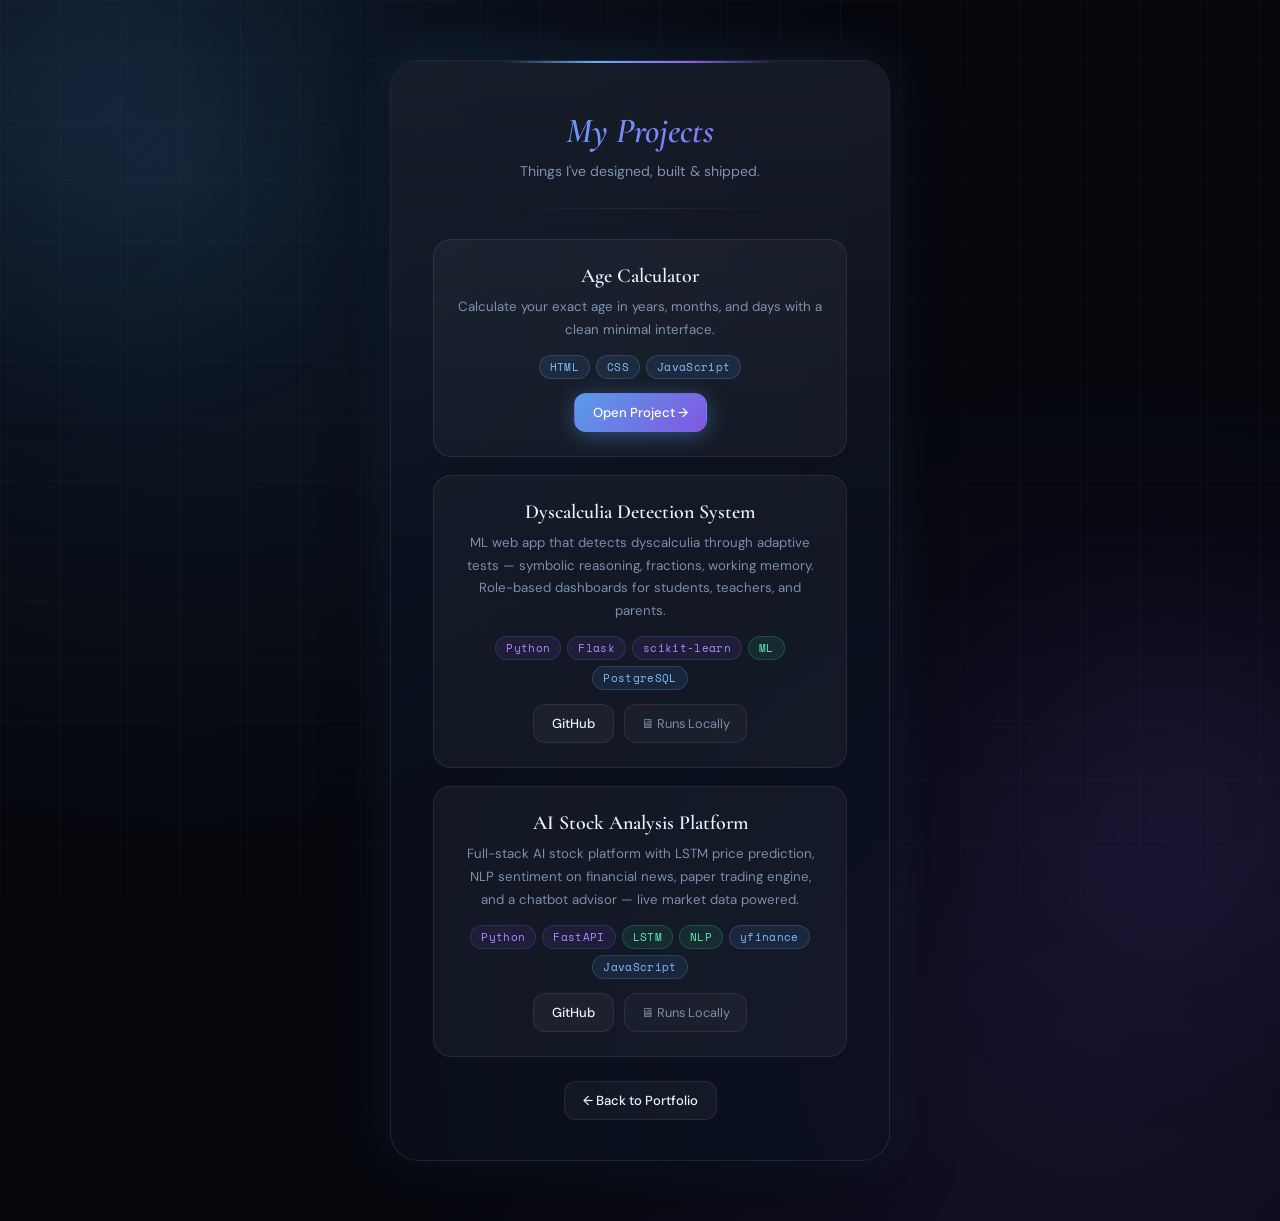
==== project.html @ 99753b21 "Added full project" ====
<!DOCTYPE html>
<html lang="en">
<head>
    <meta charset="UTF-8">
    <meta name="viewport" content="width=device-width, initial-scale=1.0">
    <title>Projects — Adithya K</title>
    <link rel="stylesheet" href="project-style.css">
    <link href="https://fonts.googleapis.com/css2?family=Cormorant+Garamond:ital,wght@0,300;0,600;1,400&family=Space+Mono:wght@400;700&family=DM+Sans:wght@300;400;500&display=swap" rel="stylesheet">
    <style>
        /* Page entrance */
        body { opacity:0; animation:pgIn .6s ease .05s forwards; }
        @keyframes pgIn { to { opacity:1; } }
        .card { opacity:0; transform:translateY(24px); animation:cardIn .7s cubic-bezier(.22,1,.36,1) .15s forwards; }
        @keyframes cardIn { to { opacity:1; transform:translateY(0); } }
        .project-box:nth-child(1){ animation-delay:.25s; }
        .project-box:nth-child(2){ animation-delay:.35s; }
        .project-box:nth-child(3){ animation-delay:.45s; }
        .project-box { opacity:0; transform:translateY(16px); animation:cardIn .6s cubic-bezier(.22,1,.36,1) forwards; }

        /* Tags */
        .tag-row { display:flex; flex-wrap:wrap; gap:6px; justify-content:center; margin-bottom:14px; }
        .tag {
            font-size:0.68rem; padding:3px 10px; border-radius:20px;
            background:rgba(93,169,255,0.1); border:1px solid rgba(93,169,255,0.22);
            color:#7abfff; font-family:'Space Mono',monospace; letter-spacing:0.03em;
        }
        .tag.purple { background:rgba(139,92,246,0.1); border-color:rgba(139,92,246,0.22); color:#b08bff; }
        .tag.green  { background:rgba(52,211,153,0.1);  border-color:rgba(52,211,153,0.22);  color:#5eebb0; }

        /* Button row */
        .btn-row { display:flex; gap:10px; justify-content:center; flex-wrap:wrap; }
        .btn-disabled {
            display:inline-flex; align-items:center; gap:5px;
            background:rgba(255,255,255,0.03); border:1px solid rgba(255,255,255,0.08);
            color:var(--muted); padding:10px 16px; border-radius:12px;
            font-size:0.8rem; cursor:default; font-family:'DM Sans',sans-serif;
        }

        /* Title override for new font */
        .title {
            font-family:'Cormorant Garamond',serif !important;
            font-size:2.2rem !important; font-weight:600 !important;
            font-style:italic;
        }
        .project-box h3 { font-family:'Cormorant Garamond',serif; font-size:1.25rem; font-weight:600; }
    </style>
</head>
<body>
    <div class="orb orb-1"></div>
    <div class="orb orb-2"></div>

    <div class="wrapper">
        <div class="card">

            <h1 class="title">My Projects</h1>
            <p class="subtitle">Things I've designed, built & shipped.</p>

            <div class="divider"></div>

            <!-- Age Calculator -->
            <div class="project-box">
                <h3>Age Calculator</h3>
                <p>Calculate your exact age in years, months, and days with a clean minimal interface.</p>
                <div class="tag-row">
                    <span class="tag">HTML</span>
                    <span class="tag">CSS</span>
                    <span class="tag">JavaScript</span>
                </div>
                <div class="btn-row">
                    <a href="age.html" class="btn btn-primary">Open Project &rarr;</a>
                </div>
            </div>

            <!-- Dyscalculia -->
            <div class="project-box">
                <h3>Dyscalculia Detection System</h3>
                <p>ML web app that detects dyscalculia through adaptive tests — symbolic reasoning, fractions, working memory. Role-based dashboards for students, teachers, and parents.</p>
                <div class="tag-row">
                    <span class="tag purple">Python</span>
                    <span class="tag purple">Flask</span>
                    <span class="tag purple">scikit-learn</span>
                    <span class="tag green">ML</span>
                    <span class="tag">PostgreSQL</span>
                </div>
                <div class="btn-row">
                    <a href="https://github.com/adi-krsh/dyscalculia" target="_blank" class="btn btn-outline">GitHub</a>
                    <span class="btn-disabled">🖥 Runs Locally</span>
                </div>
            </div>

            <!-- AI Stock Platform -->
            <div class="project-box">
                <h3>AI Stock Analysis Platform</h3>
                <p>Full-stack AI stock platform with LSTM price prediction, NLP sentiment on financial news, paper trading engine, and a chatbot advisor — live market data powered.</p>
                <div class="tag-row">
                    <span class="tag purple">Python</span>
                    <span class="tag purple">FastAPI</span>
                    <span class="tag green">LSTM</span>
                    <span class="tag green">NLP</span>
                    <span class="tag">yfinance</span>
                    <span class="tag">JavaScript</span>
                </div>
                <div class="btn-row">
                    <a href="https://github.com/adi-krsh/ai-stock-platform" target="_blank" class="btn btn-outline">GitHub</a>
                    <span class="btn-disabled">🖥 Runs Locally</span>
                </div>
            </div>

            <div class="btn-group">
                <a href="index.html" class="btn btn-outline">← Back to Portfolio</a>
            </div>

        </div>
    </div>
</body>
</html>
---- project-style.css ----
:root {
    --bg:#05070d;
    --card:rgba(12,18,32,0.72);
    --glass-light:rgba(255,255,255,0.08);
    --glass-soft:rgba(255,255,255,0.04);
    --border:rgba(255,255,255,0.09);
    --accent:#5da9ff; --accent2:#8b5cf6;
    --text:#eaf2ff; --muted:#7a8eae;
    --glow:rgba(93,169,255,0.2);
}
*{margin:0;padding:0;box-sizing:border-box;}
body{
    background:
        radial-gradient(ellipse at 15% 15%,rgba(93,169,255,0.12),transparent 45%),
        radial-gradient(ellipse at 85% 85%,rgba(139,92,246,0.12),transparent 45%),
        var(--bg);
    font-family:'DM Sans',sans-serif;
    min-height:100vh; color:var(--text); overflow-x:hidden;
}
body::before{
    content:'';position:fixed;inset:0;
    background-image:linear-gradient(rgba(255,255,255,0.025) 1px,transparent 1px),linear-gradient(90deg,rgba(255,255,255,0.025) 1px,transparent 1px);
    background-size:60px 60px;z-index:0;
}
.orb{position:fixed;border-radius:50%;filter:blur(110px);opacity:.7;z-index:0;pointer-events:none;}
.orb-1{width:500px;height:500px;background:radial-gradient(circle,rgba(93,169,255,0.28),transparent 70%);top:-160px;left:-160px;}
.orb-2{width:420px;height:420px;background:radial-gradient(circle,rgba(139,92,246,0.28),transparent 70%);bottom:-120px;right:-120px;}
.wrapper{position:relative;z-index:1;width:100%;padding:60px 20px;}
.card{
    width:500px;max-width:92%;margin:0 auto;
    background:var(--card);backdrop-filter:blur(30px);-webkit-backdrop-filter:blur(30px);
    border:1px solid var(--border);border-radius:28px;padding:48px 42px 40px;text-align:center;
    box-shadow:0 12px 60px rgba(0,0,0,0.7),0 0 50px var(--glow);position:relative;
}
.card::before{
    content:'';position:absolute;top:0;left:50%;transform:translateX(-50%);
    width:55%;height:1.5px;
    background:linear-gradient(90deg,transparent,var(--accent),var(--accent2),transparent);
}
.card::after{
    content:'';position:absolute;top:0;left:0;width:100%;height:45%;
    border-radius:28px 28px 0 0;
    background:linear-gradient(to bottom,rgba(255,255,255,0.05),transparent);pointer-events:none;
}
.title{
    font-family:'Pacifico',cursive;font-size:2rem;margin-bottom:10px;
    background:linear-gradient(135deg,var(--accent),var(--accent2));
    -webkit-background-clip:text;-webkit-text-fill-color:transparent;
}
.subtitle{color:var(--muted);font-size:0.88rem;margin-bottom:28px;}
.divider{height:1px;width:65%;margin:0 auto 30px;background:linear-gradient(90deg,transparent,var(--glass-light),transparent);}
.project-box{
    background:var(--glass-soft);border:1px solid var(--glass-light);
    border-radius:18px;padding:24px;margin-bottom:18px;transition:.3s ease;
}
.project-box:hover{transform:translateY(-5px);border-color:var(--accent);box-shadow:0 8px 30px rgba(93,169,255,0.2);}
.project-box h3{font-size:1.1rem;margin-bottom:8px;color:var(--text);}
.project-box p{font-size:0.83rem;color:var(--muted);margin-bottom:14px;line-height:1.7;}
.btn-group{margin-top:24px;}
.btn{
    display:inline-flex;align-items:center;gap:6px;
    padding:10px 18px;border-radius:12px;font-size:0.82rem;
    cursor:pointer;transition:.25s ease;border:1px solid transparent;
    font-family:'DM Sans',sans-serif;font-weight:500;text-decoration:none;
}
.btn-outline{background:var(--glass-soft);border:1px solid var(--glass-light);color:var(--text);}
.btn-outline:hover{background:rgba(255,255,255,0.08);border-color:var(--accent);color:var(--accent);transform:translateY(-2px);}
.btn-primary{
    background:linear-gradient(135deg,rgba(93,169,255,0.9),rgba(139,92,246,0.9));
    color:#fff;box-shadow:0 4px 20px rgba(93,169,255,0.35);
}
.btn-primary:hover{transform:translateY(-3px);box-shadow:0 8px 30px rgba(93,169,255,0.55);}
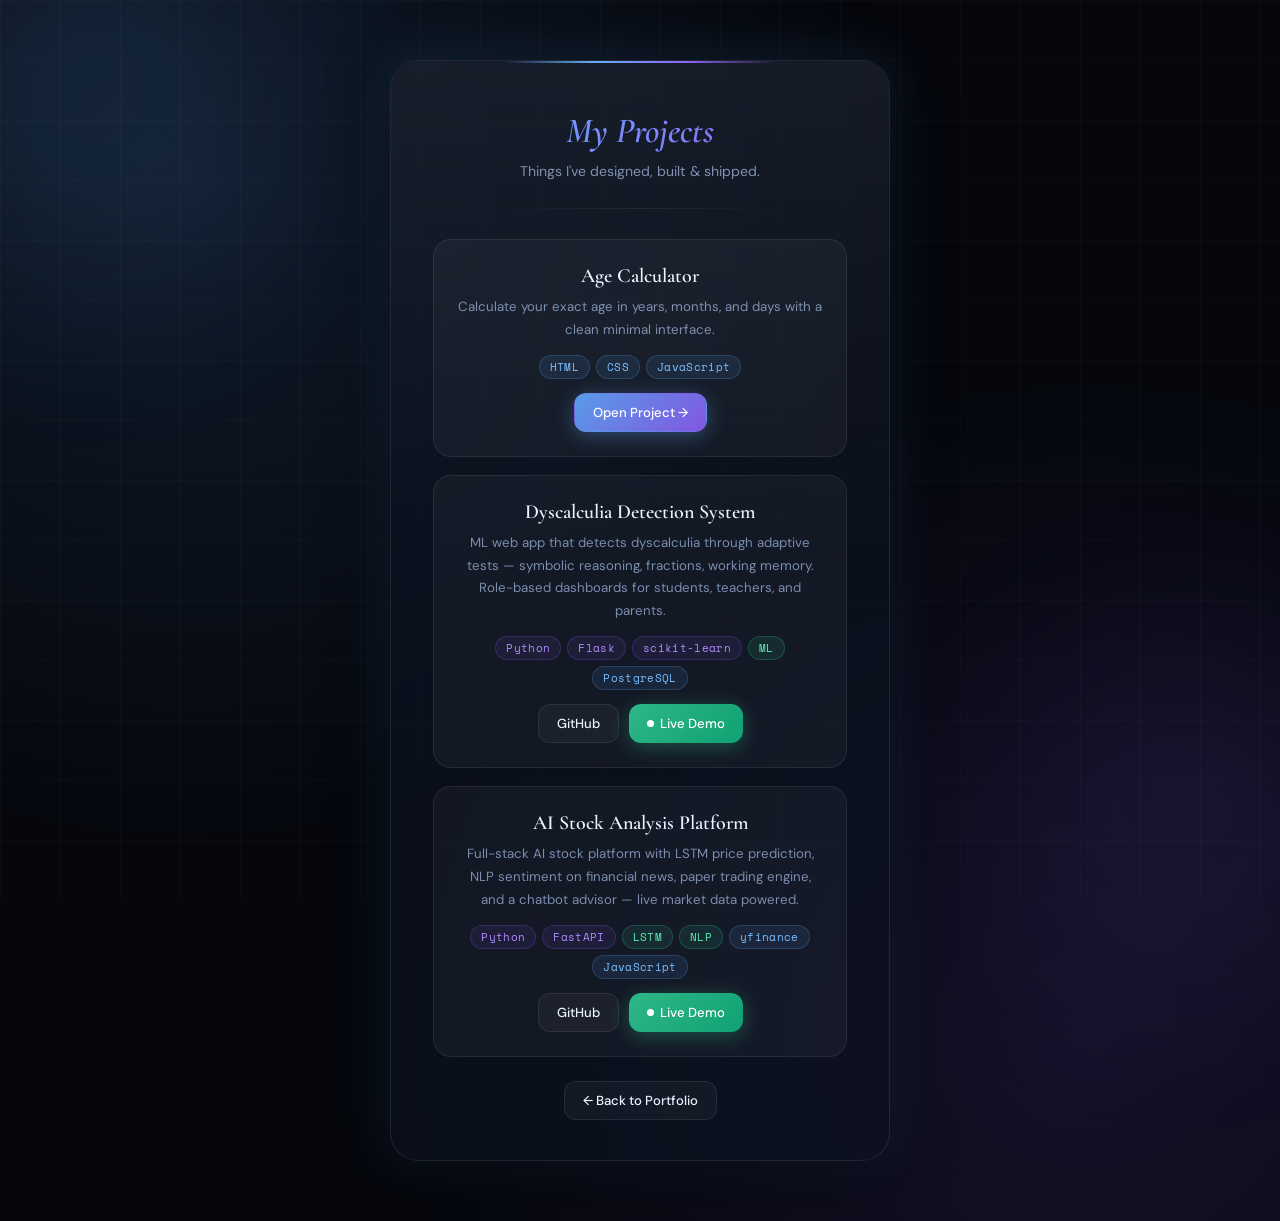
==== commit 202ace2b: "all" ====
--- a/project.html
+++ b/project.html
@@ -7,7 +7,6 @@
     <link rel="stylesheet" href="project-style.css">
     <link href="https://fonts.googleapis.com/css2?family=Cormorant+Garamond:ital,wght@0,300;0,600;1,400&family=Space+Mono:wght@400;700&family=DM+Sans:wght@300;400;500&display=swap" rel="stylesheet">
     <style>
-        /* Page entrance */
         body { opacity:0; animation:pgIn .6s ease .05s forwards; }
         @keyframes pgIn { to { opacity:1; } }
         .card { opacity:0; transform:translateY(24px); animation:cardIn .7s cubic-bezier(.22,1,.36,1) .15s forwards; }
@@ -17,7 +16,6 @@
         .project-box:nth-child(3){ animation-delay:.45s; }
         .project-box { opacity:0; transform:translateY(16px); animation:cardIn .6s cubic-bezier(.22,1,.36,1) forwards; }
 
-        /* Tags */
         .tag-row { display:flex; flex-wrap:wrap; gap:6px; justify-content:center; margin-bottom:14px; }
         .tag {
             font-size:0.68rem; padding:3px 10px; border-radius:20px;
@@ -27,16 +25,22 @@
         .tag.purple { background:rgba(139,92,246,0.1); border-color:rgba(139,92,246,0.22); color:#b08bff; }
         .tag.green  { background:rgba(52,211,153,0.1);  border-color:rgba(52,211,153,0.22);  color:#5eebb0; }
 
-        /* Button row */
         .btn-row { display:flex; gap:10px; justify-content:center; flex-wrap:wrap; }
-        .btn-disabled {
-            display:inline-flex; align-items:center; gap:5px;
-            background:rgba(255,255,255,0.03); border:1px solid rgba(255,255,255,0.08);
-            color:var(--muted); padding:10px 16px; border-radius:12px;
-            font-size:0.8rem; cursor:default; font-family:'DM Sans',sans-serif;
+
+        /* Live Demo button — green glow */
+        .btn-live {
+            display:inline-flex; align-items:center; gap:6px;
+            padding:10px 18px; border-radius:12px; font-size:0.82rem;
+            font-family:'DM Sans',sans-serif; font-weight:500;
+            text-decoration:none; transition:all .25s ease;
+            background:linear-gradient(135deg,rgba(52,211,153,0.85),rgba(16,185,129,0.85));
+            color:#fff; border:none;
+            box-shadow:0 4px 20px rgba(52,211,153,0.3);
         }
+        .btn-live:hover { transform:translateY(-3px); box-shadow:0 8px 28px rgba(52,211,153,0.5); }
+        .live-dot { width:7px; height:7px; border-radius:50%; background:#fff; animation:blink 1.5s ease-in-out infinite; }
+        @keyframes blink { 0%,100%{opacity:1} 50%{opacity:.3} }
 
-        /* Title override for new font */
         .title {
             font-family:'Cormorant Garamond',serif !important;
             font-size:2.2rem !important; font-weight:600 !important;
@@ -83,8 +87,10 @@
                     <span class="tag">PostgreSQL</span>
                 </div>
                 <div class="btn-row">
-                    <a href="https://github.com/adi-krsh/dyscalculia" target="_blank" class="btn btn-outline">GitHub</a>
-                    <span class="btn-disabled">🖥 Runs Locally</span>
+                    <a href="https://github.com/adithyakrishnan24-afk/dyscalculia" target="_blank" class="btn btn-outline">GitHub</a>
+                    <a href="https://dyscalculia-c9qh.onrender.com" target="_blank" class="btn-live">
+                        <span class="live-dot"></span> Live Demo
+                    </a>
                 </div>
             </div>
 
@@ -101,8 +107,10 @@
                     <span class="tag">JavaScript</span>
                 </div>
                 <div class="btn-row">
-                    <a href="https://github.com/adi-krsh/ai-stock-platform" target="_blank" class="btn btn-outline">GitHub</a>
-                    <span class="btn-disabled">🖥 Runs Locally</span>
+                    <a href="https://github.com/adithyakrishnan24-afk/ai-stock-platform-main" target="_blank" class="btn btn-outline">GitHub</a>
+                    <a href="https://ai-stock-platform-main.vercel.app/" target="_blank" class="btn-live">
+                        <span class="live-dot"></span> Live Demo
+                    </a>
                 </div>
             </div>
 
